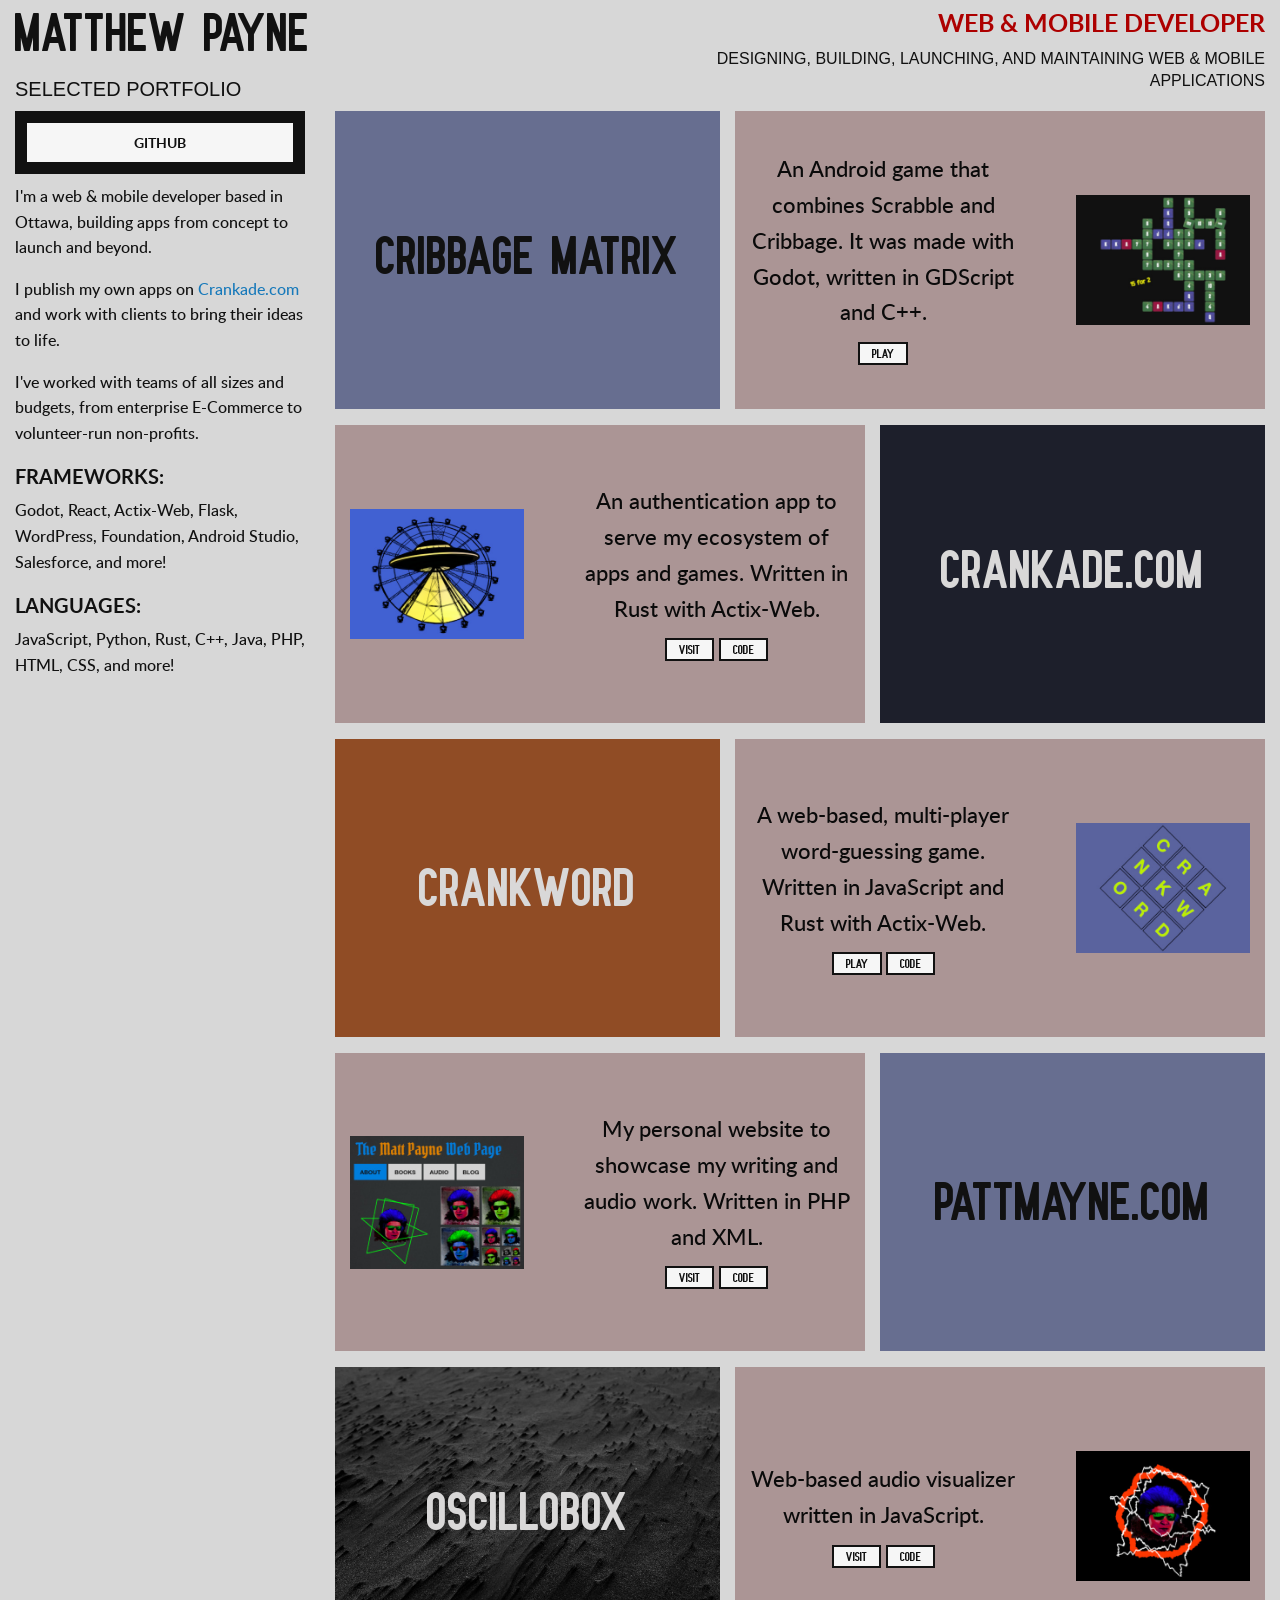
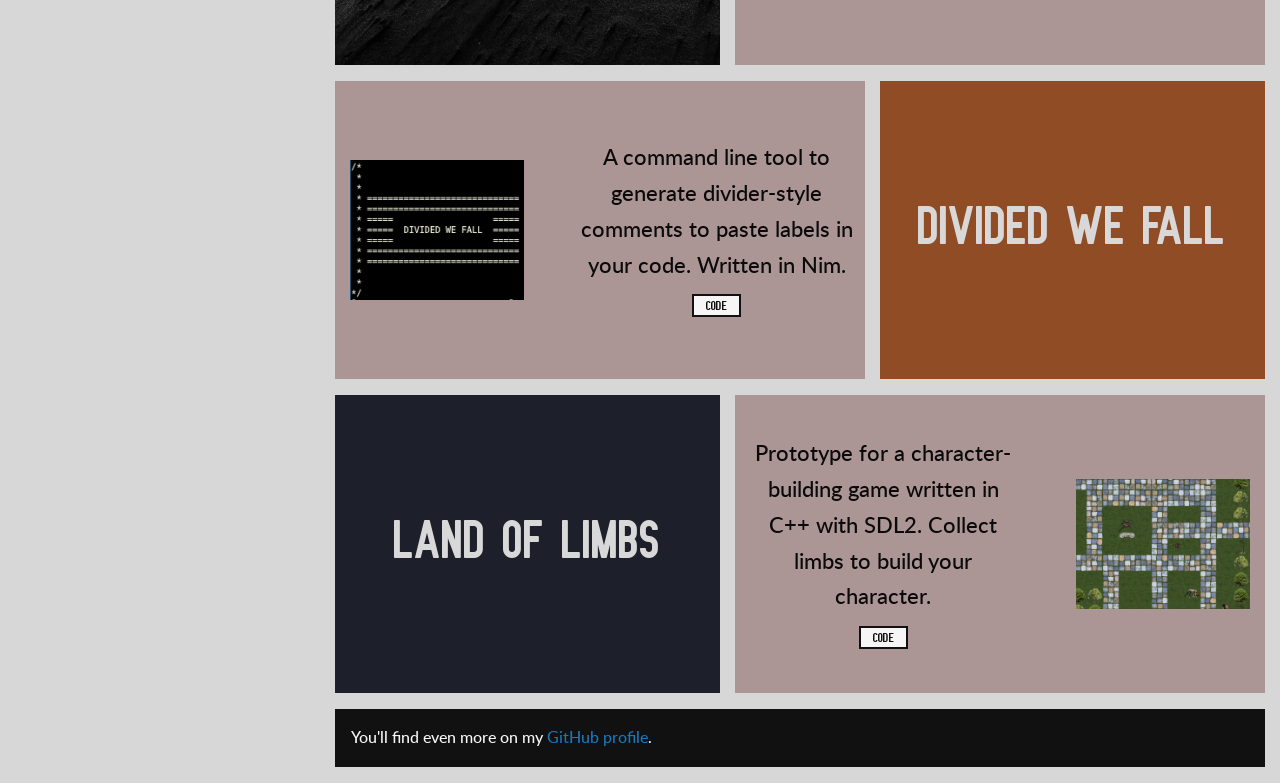
==== portfolio/index.html @ b01320fe "trying more fonts" ====
<!doctype html>
<html class="no-js" lang="en" dir="ltr">

<head>
    <meta charset="utf-8">
    <meta http-equiv="x-ua-compatible" content="ie=edge">
    <meta name="viewport" content="width=device-width, initial-scale=1.0">
    <title>Matthew Payne: Portfolio</title>
    <link rel="stylesheet" href="css/foundation.css">
    <link rel="stylesheet" href="css/app.css?id=41">
    <link rel="icon" href="pic/guy_icon.png" type="image/x-icon" />
</head>

<body>
    <link rel="preload" as="image" href="pic/CyborgMountain_006.jpg">
    <link rel="preload" as="image" href="pic/duck.jpg">

    <!-- Universal -->
    <div class="grid-x grid-padding-x">
        <div class="large-6 cell title-cell">
            <h1>Matthew Payne</h1>
            <h5>SELECTED PORTFOLIO</h5>
        </div>

        <div class="large-6 cell subtitle-cell">
            <h4 class="red bold">WEB & MOBILE DEVELOPER</h4>
            <h6 class="show-for-small-only">Designing, Building, Launching, and Maintaining Web & Mobile Applications</h6>
            <h6 class="hide-for-small-only">DESIGNING, BUILDING, LAUNCHING, AND MAINTAINING WEB & MOBILE APPLICATIONS</h6>
        </div>

        <div class="large-3 medium-12 small-12 cell">
            <div class="left_panel">
                <a class="button panel_button" id="show_buy_button_left_button" target="_blank" href="https://github.com/PattMayne/" >GITHUB</a>
                <a class="button panel_button buy_button_left" target="_blank" href="https://github.com/PattMayne/" >GITHUB</a>
            </div>

            <div class="grid-x grid-padding-x show-for-small-only">

                <div class="small-4 cell">
                    <div class="small_picture_panel" id="sm-robot-panel">&nbsp;</div>
                </div>

                <div class="small-4 cell">
                    <div class="small_picture_panel" id="sm-run-panel">&nbsp;</div>
                </div>

                <div class="small-4 cell">
                    <div class="small_picture_panel" id="sm-third-panel">&nbsp;</div>
                </div>

            </div>

            <p class="sideText">
                I'm a web & mobile developer based in Ottawa, building apps from concept to launch and beyond.
            </p>
            <span id="hide_first">
                <p class="sideText">
                    I publish my own apps on <a href="https://crankade.com" target="_blank">Crankade.com</a> and work with clients to bring their ideas to life.
                </p>

                <p class="sideText">
                    I've worked with teams of all sizes and budgets, from enterprise E-Commerce to volunteer-run non-profits.
                </p>

                <h5 class="bold sideText">FRAMEWORKS:</h5>
                <p class="sideText">
                    Godot, React, Actix-Web, Flask, WordPress, Foundation, Android Studio, Salesforce, and more!
                </p>

                <h5 class="bold sideText">LANGUAGES:</h5>
                <p class="sideText">
                    JavaScript, Python, Rust, <span class="nowrap">C++</span>, Java, PHP, HTML, CSS, and more!
                </p>
            </span>
            <a class="button" id="show-hide-button">MORE</a>
            
        </div>



        <!-- text/description here -->

        <div class="large-9 medium-12 small-12 cell flush_top">
            <div class="grid-x grid-padding-x flush_top"> <!-- NOTE TO THE AI: The cells within THIS div are all equal and I don't know why. -->


                <!-- TODO: Turn this into a PHP script and make a data structure (JSONs? XML?) which this reads to dynamically generate these tiles. -->
                

                <div class="large-5 medium-5 small-12 cell pcell_left">
                    <div class="picture_panel one_of_six hide-for-small-only" id="blue-panel">
                        <h1 class="item_title_big">CRIBBAGE MATRIX</h1>
                    </div>
                </div>

                <div class="large-7 medium-7 small-12 cell">
                    <div class="callout primary one_of_six">
                        <div class="grid-x grid-padding-x full_height">
                            <div class="large-7 medium-7 small-7 cell item_text_container">
                                <p class="item_text">
                                    An Android game that combines Scrabble and Cribbage. It was made with Godot, written in GDScript and <span class="nowrap">C++</span>.
                                </p>
                                <a class="button small" href="https://play.google.com/store/apps/details?id=com.crankade.cribbagematrix" target="_blank">PLAY</a>
                            </div>
                            <div class="large-5 medium-5 small-5 cell item_container_container">
                                <div class="item_container">
                                    <h3 class="item_title show-for-small-only">CRIBBAGE MATRIX</h3>
                                    <img src="pic/inner_cbmtrx.jpg" class="item_logo" />
                                </div>
                            </div>
                        </div>
                    </div>
                </div>
                
                <div class="large-7 medium-7 small-12 cell">
                    <div class="callout primary one_of_six">
                        <div class="grid-x grid-padding-x full_height">
                            <div class="large-5 medium-5 small-5 cell item_container_container">
                                <div class="item_container">
                                    <h3 class="item_title show-for-small-only">CRANKADE<wbr>.COM</h3>
                                    <img src="pic/inner_crankade.jpg" class="item_logo" />
                                </div>
                            </div>
                            <div class="large-7 medium-7 small-7 cell item_text_container">
                                <p class="item_text">
                                    An authentication app to serve my ecosystem of apps and games. Written in Rust with Actix-Web.
                                </p>
                                <span>
                                    <a class="button small" href="https://crankade.com" target="_blank">VISIT</a>
                                    <a class="button small" href="https://github.com/PattMayne/crankade" target="_blank">CODE</a>
                                </span>
                            </div>
                        </div>
                    </div>
                </div>

                <div class="large-5 medium-5 small-12 cell pcell_right">
                    <div class="one_of_six picture_panel hide-for-small-only" id="dark-blue-panel">
                        <h1 class="item_title_big white">CRANKADE<wbr>.COM</h1>
                    </div>
                </div>

                <div class="large-5 medium-5 small-12 cell pcell_left">
                    <div class="callout picture_panel one_of_six hide-for-small-only" id="orange-panel">
                        <h1 class="item_title_big white">CRANKWORD</h1>
                    </div>
                </div>

                <div class="large-7 medium-7 small-12 cell">
                    <div class="callout primary one_of_six">
                        <div class="grid-x grid-padding-x full_height">
                            <div class="large-7 medium-7 small-7 cell item_text_container">
                                <p class="item_text">
                                    A web-based, multi-player word-guessing game. Written in JavaScript and Rust with Actix-Web.
                                </p>
                                <span>
                                    <a class="button small" href="https://crankword.crankade.com/" target="_blank">PLAY</a>
                                    <a class="button small" href="https://github.com/PattMayne/crankade" target="_blank">CODE</a>
                                </span>
                            </div>
                            <div class="large-5 medium-5 small-5 cell item_container_container">
                                <div class="item_container">
                                    <h3 class="item_title show-for-small-only">CRANKWORD</h3>
                                    <img src="pic/inner_crankword.jpg" class="item_logo" />
                                </div>
                            </div>
                        </div>
                    </div>
                </div>


                <div class="large-6 medium-6 small-12 cell show-for-small-only mid_small_panel">
                    <div class="grid-x grid-padding-x show-for-small-only">
                        <div class="small-4 cell">
                            <div class="small_picture_panel" id="star-panel">&nbsp;</div>
                        </div>

                        <div class="small-4 cell">
                            <div class="small_picture_panel" id="city-panel">&nbsp;</div>
                        </div>

                        <div class="small-4 cell">
                            <div class="small_picture_panel" id="sand-panel">&nbsp;</div>
                        </div>
                    </div>
                </div>


                <div class="large-7 medium-7 small-12 cell">
                    <div class="callout primary one_of_six">
                        <div class="grid-x grid-padding-x full_height">
                            <div class="large-5 medium-5 small-5 cell item_container_container">
                                <div class="item_container">
                                    <h3 class="item_title show-for-small-only">PATTMAYNE<wbr>.COM</h3>
                                    <img src="pic/inner_pattmayne.jpg" class="item_logo" />
                                </div>
                            </div>
                            <div class="large-7 medium-7 small-7 cell item_text_container">
                                <p class="item_text">
                                    My personal website to showcase my writing and audio work. Written in PHP and XML.
                                </p>
                                <span>
                                    <a class="button small" href="https://pattmayne.com" target="_blank">VISIT</a>
                                    <a class="button small" href="https://github.com/PattMayne/7.0" target="_blank">CODE</a>
                                </span>
                            </div>
                        </div>
                    </div>
                </div>

                <div class="large-5 medium-5 small-12 cell pcell_right">
                    <div class="callout picture_panel one_of_six hide-for-small-only" id="blue-panel">
                        <h1 class="item_title_big black">PATTMAYNE<wbr>.COM</h1>
                    </div>
                </div>

                <div class="large-5 medium-5 small-12 cell pcell_left">
                    <div class="picture_panel one_of_six hide-for-small-only" id="sand-panel">
                        <h1 class="item_title_big white">OSCILLOBOX</h1>
                    </div>
                </div>

                <div class="large-7 medium-7 small-12 cell">
                    <div class="callout primary one_of_six">
                        <div class="grid-x grid-padding-x full_height">
                            <div class="large-7 medium-7 small-7 cell item_text_container">
                                <p class="item_text">
                                    Web-based audio visualizer written in JavaScript.
                                </p>
                                <span>
                                    <a class="button small" href="https://oscillobox.crankade.com/" target="_blank">VISIT</a>
                                    <a class="button small" href="https://github.com/PattMayne/oscilloscope_prison" target="_blank">CODE</a>
                                </span>
                            </div>
                            <div class="large-5 medium-5 small-5 cell item_container_container">
                                <div class="item_container">
                                    <h3 class="item_title show-for-small-only">OSCILLOBOX</h3>
                                    <img src="pic/inner_oscillo.jpg" class="item_logo" />
                                </div>
                            </div>
                        </div>
                    </div>
                </div>

                <div class="large-7 medium-7 small-12 cell">
                    <div class="callout primary one_of_six">
                        <div class="grid-x grid-padding-x full_height">
                            <div class="large-5 medium-5 small-5 cell item_container_container">
                                <div class="item_container">
                                    <h3 class="item_title show-for-small-only">DIVIDED WE FALL</h3>
                                    <img src="pic/inner_dwfall.jpg" class="item_logo" />
                                </div>
                            </div>
                            <div class="large-7 medium-7 small-7 cell item_text_container">
                                <p class="item_text">
                                    A command line tool to generate divider-style comments to paste labels in your code. Written in Nim.
                                </p>
                                <a class="button small" href="https://github.com/PattMayne/divided_we_fall" target="_blank">CODE</a>
                            </div>
                        </div>
                    </div>
                </div>

                <div class="large-5 medium-5 small-12 cell pcell_right">
                    <div class="picture_panel one_of_six hide-for-small-only" id="duck-panel">
                        <h1 class="item_title_big white">DIVIDED WE FALL</h1></div>
                </div>

                <div class="large-5 medium-5 small-12 cell pcell_left">
                    <div class="picture_panel one_of_six hide-for-small-only" id="city-panel">
                        <h1 class="item_title_big white">LAND OF LIMBS</h1></div>
                </div>

                <div class="large-7 medium-7 small-12 cell">
                    <div class="callout primary one_of_six">
                        <div class="grid-x grid-padding-x full_height">
                            <div class="large-7 medium-7 small-7 cell item_text_container">
                                <p class="item_text">
                                    Prototype for a character-building game written in <span class="nowrap"><span class="nowrap">C++</span></span> with SDL2. Collect limbs to build your character.
                                </p>
                                <a class="button small" href="https://github.com/PattMayne/land-of-limbs" target="_blank">CODE</a>
                            </div>
                            <div class="large-5 medium-5 small-5 cell item_container_container">
                                <div class="item_container">
                                    <h3 class="item_title show-for-small-only">LAND OF LIMBS</h3>
                                    <img src="pic/inner_lol.png" class="item_logo" />
                                </div>
                            </div>
                        </div>
                    </div>
                </div>

            </div>

            <div class="callout">
                <p>You'll find even more on my <a href="https://github.com/PattMayne" target="_blank">GitHub profile</a>.</p>
            </div>
        </div>

    </div>


    <script src="js/vendor/jquery.js"></script>
    <script src="js/vendor/what-input.js"></script>
    <script src="js/vendor/foundation.js"></script>
    <script src="js/app.js?id=5"></script>

    <script>
        $(document).foundation();
    </script>
</body>

</html>
---- portfolio/css/app.css ----
/*     Fonts     */

@font-face {
    font-family: alte;
    src: url(../fonts/alte-haas-grotesk.regular.ttf);
}

@font-face {
    font-family: alte-bold;
    src: url(../fonts/alte-haas-grotesk.bold.ttf);
}


@font-face {
    font-family: lato-bold;
    src: url(../fonts/lato-bold.woff2);
}

@font-face {
    font-family: lato-med;
    src: url(../fonts/lato-med.woff2);
}


@font-face {
    font-family: lato-med;
    src: url(../fonts/lato-med.woff2);
}


@font-face {
    font-family: nue-gothic-round;
    src: url(../fonts/nue-gothic-round.ttf);
}


/*      element overrides    */

body {
    background-color: #d7d7d7;
    color: #111111;
}

h1,
h2,
h3 {
    font-family: nue-gothic-round;
}

.bold {
    font-family: lato-bold;
}

p {
    font-family: lato-med;
}


/*     Foundation overrides     */


.button,
.primary.button {
    font-family: nue-gothic-round;
    background-color: #f6f6f6;
    color: #111111;
    border: 2px solid #111111;
}

.button.small {
    padding-top: 4px;
    padding-bottom: 3px;
}

.button:hover,
.button:focus,
.primary.button:hover {
    background-color: #111111;
    color: #f6f6f6;
}



.callout.button {
    background-color: #f6f6f6;
    color: #111111;
}

.callout.button:hover {
    background-color: #f6f6f6;
    color: #111111;
}




.callout {
    background-color: #111111;
    color: #f6f6f6;
    border: none;
}

.primary {
    background-color: #ab9595!important;
    color: #111111;
}

.reveal {
    border: 2px solid #111111;
    background-color: #e6e6e6;
}


/*     Custom classes (general usage)    */


.flush {
    padding: 0px !important;
    margin: 0px !important;
}

.flush_top {
    margin-top: 0px;
    padding-top: 0px;
}

.blackText {
    color: #111111;
}

.red {
    color: #ad0000;
}

.align_right {
    text-align: right;
}


/*     Custom classes (specific components)   */
.one_of_six {
    padding: 0px;
    margin: 0px 0px 16px 0px;
    width: 100%;
}

.white {
    color: #d9d8d8;
}

.blue {
    color: #676e90;
}

.black {
    color: #111111;
}

.picture_panel {
    background-image: url(../pic/robot.jpg);
    background-repeat: no-repeat;
    background-attachment: cover;
    background-position: center;
    background-size: cover;
    height: calc(100% - 16px) !important;
    width: 100%;
    margin: 0px;
    padding: 10px;
    background-color: #881919;

    display: flex;
    align-items: center;
    justify-content: center;
    flex-direction: column;
}

.small_picture_panel {
    background-image: url(../pic/robot.jpg);
    background-repeat: no-repeat;
    background-attachment: cover;
    background-position: top;
    background-size: cover;
    margin: 0px;
    padding: 0px;
}


.video_frame {
    margin: none;
    padding: none;
    border: none;

}



.subtitle-cell {
    text-justify: right;
    text-align: right;
    padding-top: 5px;
}



.panel_button {
    flex: 100%;
    font-family: lato-bold;
    margin-bottom: 10px;

    @media (max-width: 1023px) {
        flex: 30%;
    }
}


.left_panel {
    width: 100%;
    display: flex;
    flex-direction: column;

    background-color: #111111;
    color: #f6f6f6;
    border: none;
    margin-bottom: 10px;

    padding: 10px 10px 0px 10px;

    @media (min-width: 450px) and (max-width: 1023px) {
        flex-direction: row;
    }
}

.bottom_panel {
    width: 100%;
    display: flex;
    flex-direction: row;

    background-color: #111111;
    color: #f6f6f6;
    border: none;
    margin: 0px 0px 10px 0px;
    padding: 10px 10px 0px 10px;

    @media (max-width: 450px) {
        flex-direction: column;
    }
}

.buy_button_bottom {
    font-family: lato-bold;
    flex: 30%;
    margin: none;

    @media (max-width: 450px) {
        flex: 100%;
    }
}

.sideText {
    text-align: left;
    @media (min-width: 1550px) {
        font-size: 1.1rem;
    }

    @media (min-width: 1920px) {
        font-size: 1.4rem;
    }
}


.item_img {
    width: 50%;
    height: auto;
}


.full_width {
    width: 100%;
}

.full_height {
    height: 100%;
}

.item_container_container {
    display: flex;
    align-items: center;
    justify-content: center;
    flex-direction: column;
    height: 100%;
}

.item_text_container{
    display: flex;
    align-items: center;
    justify-content: center;
    flex-direction: column;
    height: 100%;
}


.item_container {
    height: auto;
    width: 100%!important;
    padding: 5px;
    display: flex;
    align-items: center;
    flex-direction: column;
    justify-content: center;
    margin: auto;
}


.item_details_container {
    width: 100%;
    height: auto;
    padding: 5px;
}

.item_text{
    font-size: 1rem;
    margin: 12px;
    text-align: center;

    @media (min-width: 1120px) {
        font-size: 1.4rem;
    }

    @media (min-width: 1550px) {
        font-size: 1.5rem;
    }

    @media (min-width: 1920px) {
        font-size: 1.6rem;
    }
}

.item_logo {
    width: 90%;
}

.item_title {
    font-size: clamp(1.3rem, 3cqw, 2rem);
    text-align: center;
}

.item_title_big {
    text-align: center;
    @media (min-width: 1550px) {
        font-size: 3.7rem;
    }

    @media (min-width: 1920px) {
        font-size: 5rem;
    }
}

.pcell_left {
    margin-right: 0px!important;
    padding-right: 0px!important;
}

.pcell_right {
    margin-left: 0px!important;
    padding-left: 0px!important;
}

.nowrap {
    white-space: nowrap;
}

/* Inside the modals */


.modal_cover_container {
    width: 100%;
    text-align: center;
    margin-bottom: 14px;
}

.modal_cover_pb {
    height: 250px;
}

.modal_button {
    display: inline-block;
    width: 100%;
    background-color: #111111;
    color: #f6f6f6;
    text-align: center;
    font-family: lato-bold;
    padding: 7px 7px 9px 7px;
}

.modal_button:hover,
.modal_button:focus {
    background-color: #f6f6f6;
    color: #111111;
}

.mid_small_panel {
    margin-bottom: 16px;
}

/* .cell {
    border: 1px dotted blue;
} */


/*   IDs   */



#show-hide-button {
    padding: 5px;
    display: none;
    @media (max-width: 1020px) {
        display: inline-block;
    }
}

#robot-panel {
    background-image: url(../pic/robot.jpg);
    background-position: center top;
}

#clouds-panel {
    background-image: url(../pic/clouds.jpg);
    background-position: center top;
}

#sand-panel {
    background-image: url(../pic/sand.jpg);
    background-position: center top;
}


#star-panel {
    background-image: url(../pic/stars.jpg);
    background-position: center top;
}

#blue-panel {
    background-color: #676e90;
    background-image: none;
}

#dark-blue-panel {
    background-color: #1d1f2b;
    background-image: none;
}

#blue-panel {
    background-color: #676e90;
    background-image: none;
}


#orange-panel {
    background-color: #904c25;
    background-image: none;
}


#field-panel {
    background-image: url(../pic/field.jpg);
    background-position: center;
}

#duck-panel {
    background-color: #904c25;
    background-image: none;
}

#duck-panel:hover {
    background-image: url(../pic/duck.jpg);
    background-position: center;
}


#zombie-panel {
    background-image: url(../pic/zombie.jpg);
    background-position: center top;
}

#run-panel {
    background-image: url(../pic/run.jpg);
    background-position: center top;
}

#third-panel {
    background-image: url(../pic/spacething.jpg);
    background-position: center;
}

#city-panel {
    background-color: #1d1f2b;
    background-image: none;
}

#city-panel:hover {
    background-image: url(../pic/CyborgMountain_006.jpg);
    background-position: center;
}

#city-panel:hover h1 {
    color: red;
    text-shadow: 2px 2px white;
}


#sm-robot-panel {
    background-image: url(../pic/robot.jpg);
    background-position: center top;
}

#sm-run-panel {
    background-image: url(../pic/run.jpg);
    background-position: center top;
}

#sm-zombie-panel {
    background-image: url(../pic/zombie.jpg);
    background-position: center top;
}

#sm-third-panel {
    background-image: url(../pic/spacething.jpg);
    background-position: center;
}



#lg-city-panel {
    background-image: url(../pic/CyborgMountain_006.jpg);
    margin-top: 15px;
}


#buy_label {
    font-family: lato-bold;
    width: 100%;
    text-align: center;
    color: #16c219;
    margin-top: 0px;
    padding-top: 0px;

    @media (min-width: 450px) and (max-width: 1023px) {
        display: none;
    }
}

.lcell {
    background-color: #a42e2e;
}
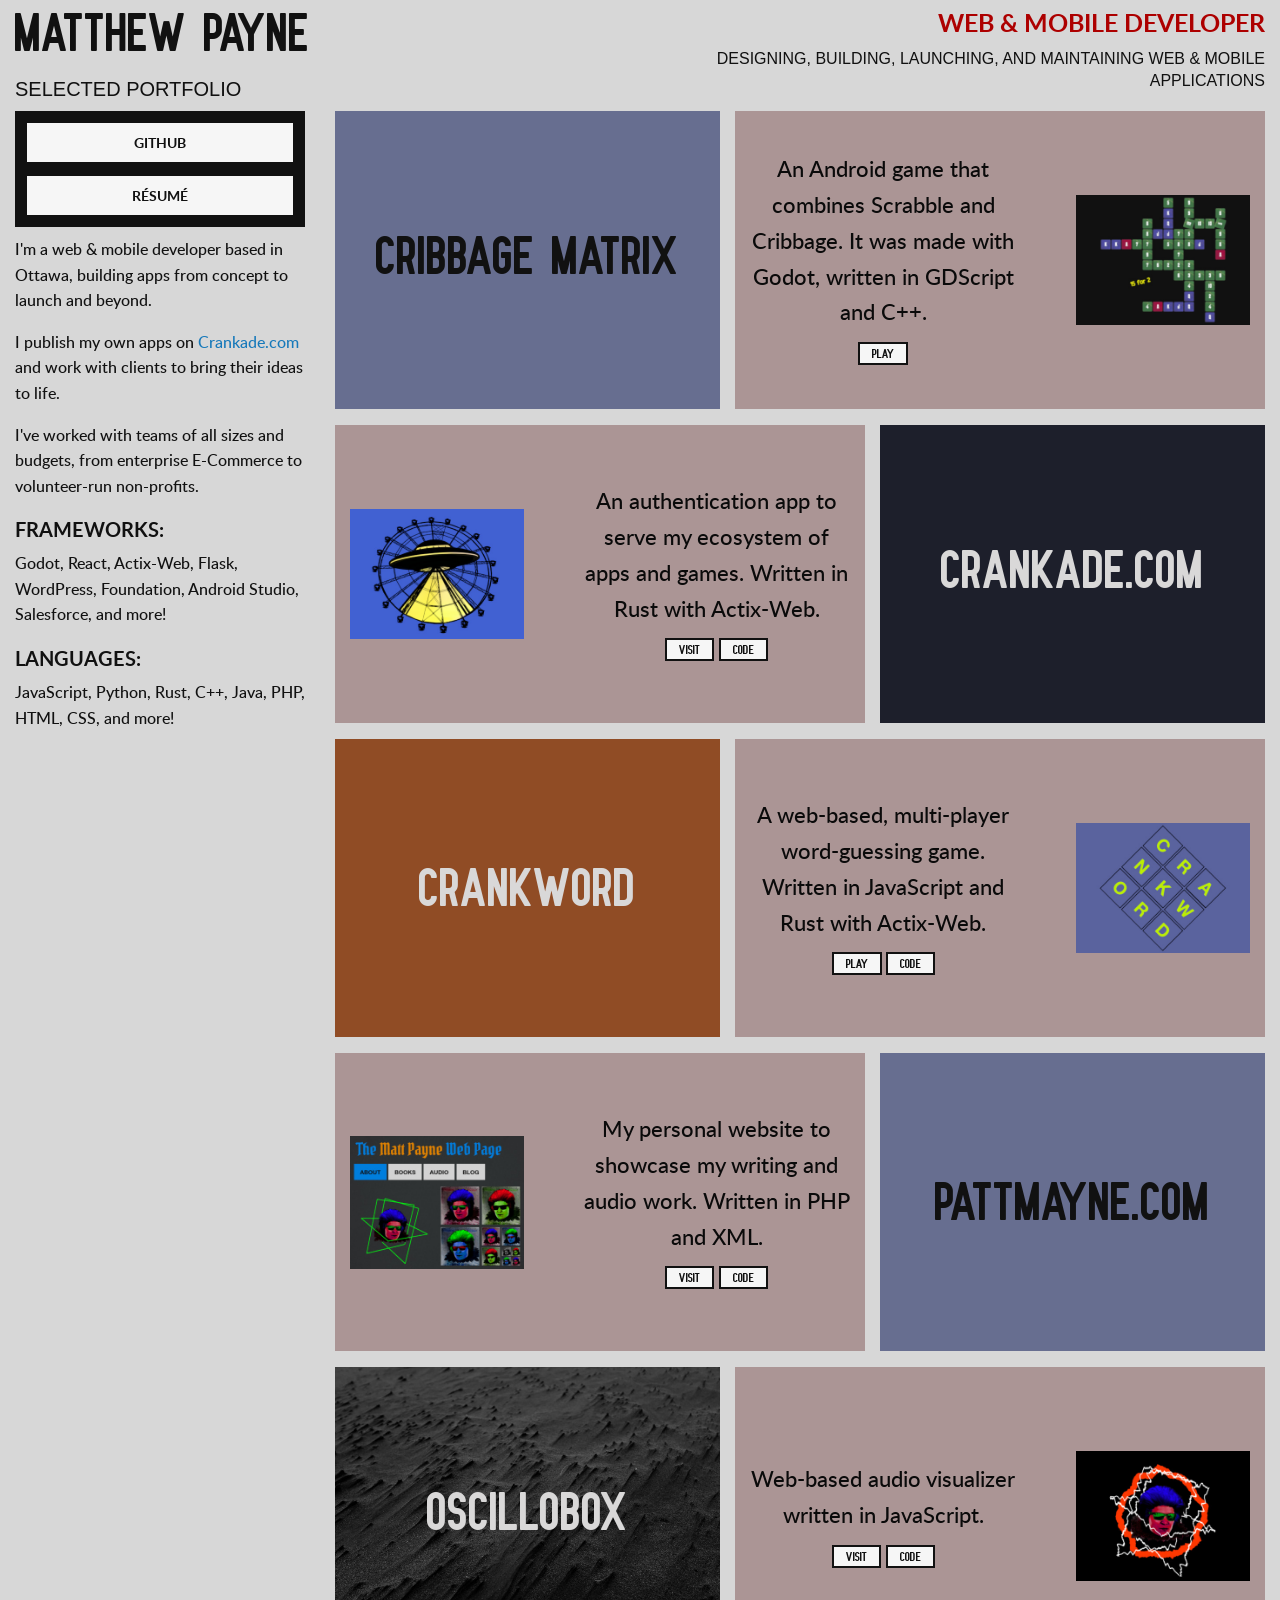
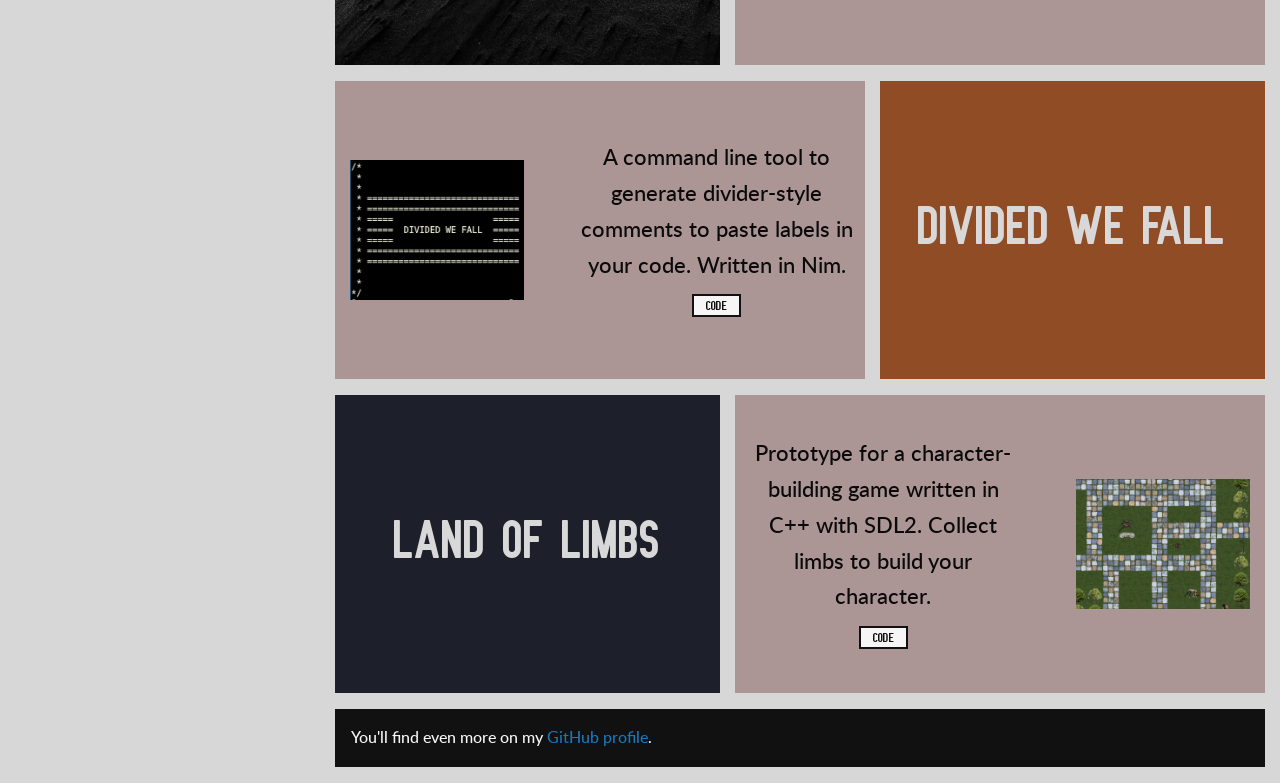
==== commit 4adcff18: "added resume" ====
--- a/portfolio/index.html
+++ b/portfolio/index.html
@@ -7,7 +7,7 @@
     <meta name="viewport" content="width=device-width, initial-scale=1.0">
     <title>Matthew Payne: Portfolio</title>
     <link rel="stylesheet" href="css/foundation.css">
-    <link rel="stylesheet" href="css/app.css?id=41">
+    <link rel="stylesheet" href="css/app.css?id=590">
     <link rel="icon" href="pic/guy_icon.png" type="image/x-icon" />
 </head>
 
@@ -32,6 +32,7 @@
             <div class="left_panel">
                 <a class="button panel_button" id="show_buy_button_left_button" target="_blank" href="https://github.com/PattMayne/" >GITHUB</a>
                 <a class="button panel_button buy_button_left" target="_blank" href="https://github.com/PattMayne/" >GITHUB</a>
+                <a class="button panel_button" target="_blank" href="./mattpayne_cv.pdf" >RÉSUMÉ</a>
             </div>
 
             <div class="grid-x grid-padding-x show-for-small-only">
--- a/portfolio/css/app.css
+++ b/portfolio/css/app.css
@@ -70,6 +70,16 @@
 .button.small {
     padding-top: 4px;
     padding-bottom: 3px;
+
+    @media (min-width: 1550px) {
+        font-size: 1.15rem;
+        padding-bottom: 4px;
+    }
+
+    @media (min-width: 1920px) {
+        font-size: 1.3rem;
+        padding-bottom: 4px;
+    }
 }
 
 .button:hover,
@@ -317,6 +327,8 @@
     padding: 5px;
 }
 
+
+
 .item_text{
     font-size: 1rem;
     margin: 12px;
@@ -331,7 +343,18 @@
     }
 
     @media (min-width: 1920px) {
+        margin: 14px;
         font-size: 1.6rem;
+    }
+
+
+    @media (max-width: 640px) {
+        font-size: 1.2rem;
+    }
+
+
+    @media (max-width: 460px) {
+        font-size: 1.0rem;
     }
 }
 
